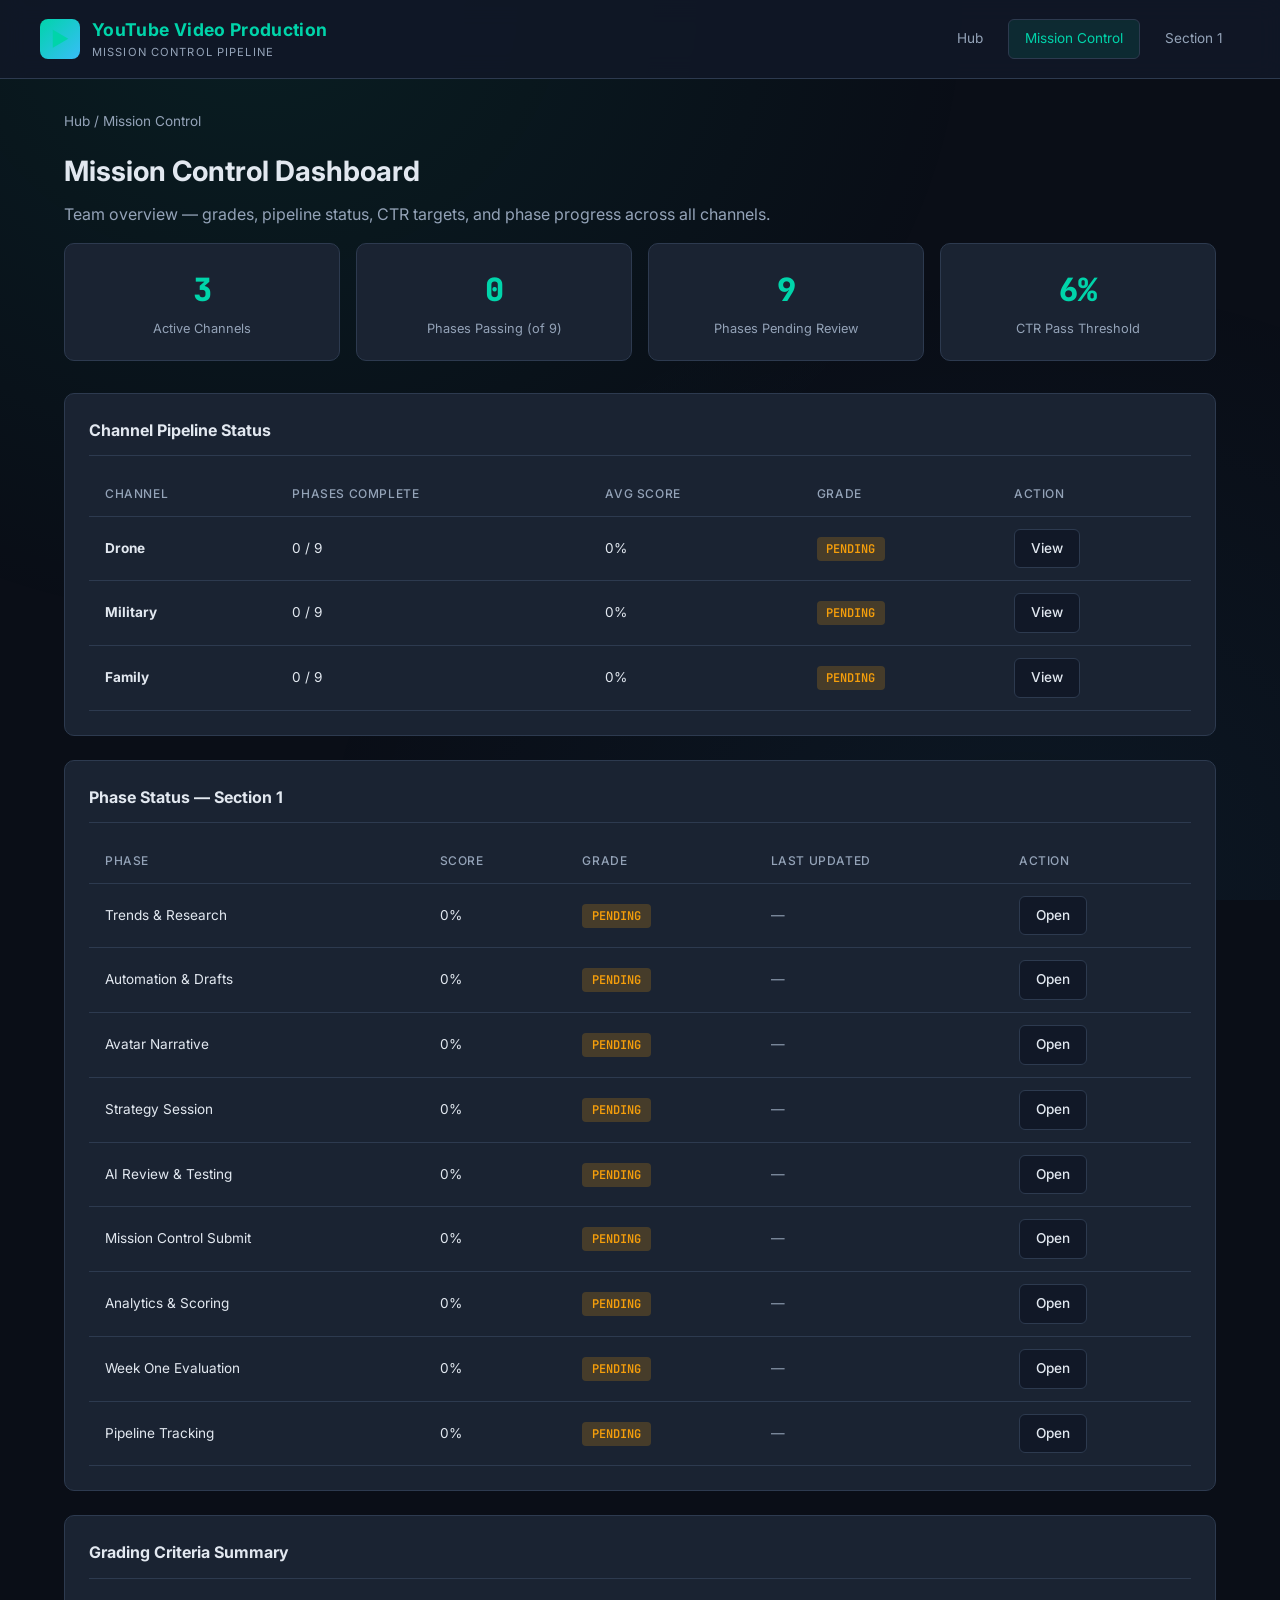
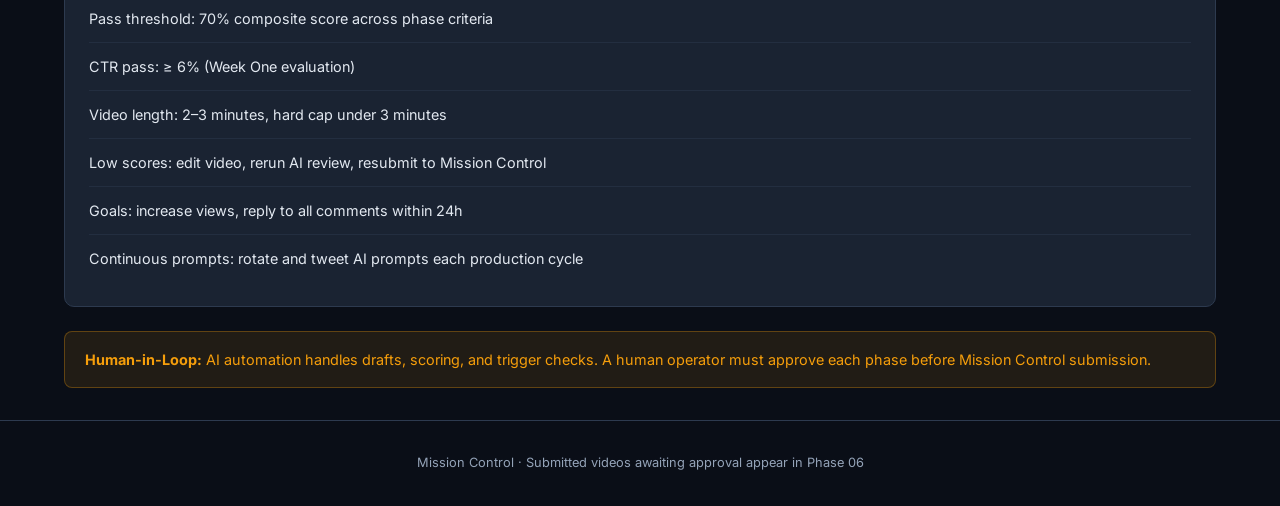
==== mission-control.html @ 5d37a10f "Add YouTube Video Production pipeline hub and Mission Control platform Build a static web platform f" ====
<!DOCTYPE html>
<html lang="en">
<head>
  <meta charset="UTF-8">
  <meta name="viewport" content="width=device-width, initial-scale=1.0">
  <title>Mission Control — YouTube Pipeline</title>
  <link rel="preconnect" href="https://fonts.googleapis.com">
  <link rel="preconnect" href="https://fonts.gstatic.com" crossorigin>
  <link href="https://fonts.googleapis.com/css2?family=Inter:wght@400;500;600;700;800&family=JetBrains+Mono:wght@400;600&display=swap" rel="stylesheet">
  <link rel="stylesheet" href="css/styles.css">
</head>
<body>
  <header class="site-header">
    <div class="container header-inner">
      <a href="../index.html" class="logo">
        <div class="logo-icon">▶</div>
        <div>
          <h1>YouTube Video Production</h1>
          <span>Mission Control Pipeline</span>
        </div>
      </a>
      <nav class="main-nav">
        <a href="../index.html">Hub</a>
        <a href="mission-control.html" class="active">Mission Control</a>
        <a href="phases/01-trends.html">Section 1</a>
      </nav>
    </div>
  </header>

  <main class="container">
    <div class="page-header">
      <div class="breadcrumb"><a href="index.html">Hub</a> / Mission Control</div>
      <h2>Mission Control Dashboard</h2>
      <p class="text-muted">Team overview — grades, pipeline status, CTR targets, and phase progress across all channels.</p>
    </div>

    <div class="dashboard-grid">
      <div class="metric-card">
        <div class="metric-value" id="metric-channels">3</div>
        <div class="metric-label">Active Channels</div>
      </div>
      <div class="metric-card">
        <div class="metric-value" id="metric-phases-pass">0</div>
        <div class="metric-label">Phases Passing (of 9)</div>
      </div>
      <div class="metric-card">
        <div class="metric-value" id="metric-phases-pending">9</div>
        <div class="metric-label">Phases Pending Review</div>
      </div>
      <div class="metric-card">
        <div class="metric-value">6%</div>
        <div class="metric-label">CTR Pass Threshold</div>
      </div>
    </div>

    <div class="panel">
      <h3>Channel Pipeline Status</h3>
      <table class="tracking-table">
        <thead>
          <tr>
            <th>Channel</th>
            <th>Phases Complete</th>
            <th>Avg Score</th>
            <th>Grade</th>
            <th>Action</th>
          </tr>
        </thead>
        <tbody id="pipeline-tracking-body"></tbody>
      </table>
    </div>

    <div class="panel">
      <h3>Phase Status — Section 1</h3>
      <table class="tracking-table">
        <thead>
          <tr>
            <th>Phase</th>
            <th>Score</th>
            <th>Grade</th>
            <th>Last Updated</th>
            <th>Action</th>
          </tr>
        </thead>
        <tbody id="phase-status-body"></tbody>
      </table>
    </div>

    <div class="panel">
      <h3>Grading Criteria Summary</h3>
      <ul class="checklist">
        <li><label>Pass threshold: 70% composite score across phase criteria</label></li>
        <li><label>CTR pass: ≥ 6% (Week One evaluation)</label></li>
        <li><label>Video length: 2–3 minutes, hard cap under 3 minutes</label></li>
        <li><label>Low scores: edit video, rerun AI review, resubmit to Mission Control</label></li>
        <li><label>Goals: increase views, reply to all comments within 24h</label></li>
        <li><label>Continuous prompts: rotate and tweet AI prompts each production cycle</label></li>
      </ul>
    </div>

    <div class="alert alert-warning">
      <strong>Human-in-Loop:</strong> AI automation handles drafts, scoring, and trigger checks. A human operator must approve each phase before Mission Control submission.
    </div>
  </main>

  <footer class="site-footer">
    <div class="container">Mission Control · Submitted videos awaiting approval appear in Phase 06</div>
  </footer>

  <script src="js/pipeline.js"></script>
</body>
</html>
---- css/styles.css ----
:root {
  --bg-dark: #0a0e17;
  --bg-panel: #111827;
  --bg-card: #1a2332;
  --border: #2d3a4f;
  --accent: #00d4aa;
  --accent-dim: #00a88a;
  --warning: #f59e0b;
  --danger: #ef4444;
  --success: #22c55e;
  --text: #e2e8f0;
  --text-muted: #94a3b8;
  --drone: #38bdf8;
  --military: #a78bfa;
  --family: #fb923c;
  --font-mono: "JetBrains Mono", "Fira Code", monospace;
  --font-sans: "Inter", system-ui, sans-serif;
}

* {
  box-sizing: border-box;
  margin: 0;
  padding: 0;
}

body {
  font-family: var(--font-sans);
  background: var(--bg-dark);
  color: var(--text);
  line-height: 1.6;
  min-height: 100vh;
}

body::before {
  content: "";
  position: fixed;
  inset: 0;
  background:
    radial-gradient(ellipse at 20% 0%, rgba(0, 212, 170, 0.08) 0%, transparent 50%),
    radial-gradient(ellipse at 80% 100%, rgba(56, 189, 248, 0.06) 0%, transparent 50%);
  pointer-events: none;
  z-index: -1;
}

a {
  color: var(--accent);
  text-decoration: none;
  transition: color 0.2s;
}

a:hover {
  color: var(--accent-dim);
}

.container {
  max-width: 1200px;
  margin: 0 auto;
  padding: 0 1.5rem;
}

/* Header */
.site-header {
  border-bottom: 1px solid var(--border);
  background: rgba(17, 24, 39, 0.9);
  backdrop-filter: blur(12px);
  position: sticky;
  top: 0;
  z-index: 100;
}

.header-inner {
  display: flex;
  align-items: center;
  justify-content: space-between;
  padding: 1rem 0;
  flex-wrap: wrap;
  gap: 1rem;
}

.logo {
  display: flex;
  align-items: center;
  gap: 0.75rem;
}

.logo-icon {
  width: 40px;
  height: 40px;
  background: linear-gradient(135deg, var(--accent), var(--drone));
  border-radius: 8px;
  display: flex;
  align-items: center;
  justify-content: center;
  font-size: 1.25rem;
}

.logo h1 {
  font-size: 1.1rem;
  font-weight: 700;
  letter-spacing: 0.02em;
}

.logo span {
  display: block;
  font-size: 0.7rem;
  color: var(--text-muted);
  font-weight: 400;
  text-transform: uppercase;
  letter-spacing: 0.1em;
}

nav.main-nav {
  display: flex;
  gap: 0.5rem;
  flex-wrap: wrap;
}

nav.main-nav a {
  padding: 0.5rem 1rem;
  border-radius: 6px;
  font-size: 0.85rem;
  color: var(--text-muted);
  border: 1px solid transparent;
}

nav.main-nav a:hover,
nav.main-nav a.active {
  color: var(--accent);
  background: rgba(0, 212, 170, 0.1);
  border-color: var(--border);
}

/* Hero */
.hero {
  padding: 3rem 0 2rem;
  text-align: center;
}

.hero h2 {
  font-size: 2.5rem;
  font-weight: 800;
  background: linear-gradient(135deg, var(--text) 0%, var(--accent) 100%);
  -webkit-background-clip: text;
  -webkit-text-fill-color: transparent;
  background-clip: text;
  margin-bottom: 0.5rem;
}

.hero .subtitle {
  color: var(--text-muted);
  font-size: 1.1rem;
  max-width: 700px;
  margin: 0 auto 2rem;
}

.status-bar {
  display: inline-flex;
  align-items: center;
  gap: 0.5rem;
  padding: 0.5rem 1.25rem;
  background: var(--bg-card);
  border: 1px solid var(--border);
  border-radius: 999px;
  font-size: 0.8rem;
  font-family: var(--font-mono);
}

.status-dot {
  width: 8px;
  height: 8px;
  border-radius: 50%;
  background: var(--success);
  animation: pulse 2s infinite;
}

@keyframes pulse {
  0%, 100% { opacity: 1; }
  50% { opacity: 0.5; }
}

/* Sections */
section {
  padding: 2rem 0;
}

.section-title {
  font-size: 1.25rem;
  font-weight: 700;
  margin-bottom: 1.5rem;
  display: flex;
  align-items: center;
  gap: 0.75rem;
}

.section-title::before {
  content: "";
  width: 4px;
  height: 1.25rem;
  background: var(--accent);
  border-radius: 2px;
}

/* Channel cards */
.channel-grid {
  display: grid;
  grid-template-columns: repeat(auto-fit, minmax(320px, 1fr));
  gap: 1.5rem;
}

.channel-card {
  background: var(--bg-card);
  border: 1px solid var(--border);
  border-radius: 12px;
  padding: 1.5rem;
  transition: transform 0.2s, border-color 0.2s;
  position: relative;
  overflow: hidden;
}

.channel-card::before {
  content: "";
  position: absolute;
  top: 0;
  left: 0;
  right: 0;
  height: 3px;
}

.channel-card.drone::before { background: var(--drone); }
.channel-card.military::before { background: var(--military); }
.channel-card.family::before { background: var(--family); }

.channel-card:hover {
  transform: translateY(-2px);
  border-color: var(--accent-dim);
}

.channel-card h3 {
  font-size: 1.2rem;
  margin-bottom: 0.5rem;
}

.channel-card .channel-tag {
  font-size: 0.7rem;
  text-transform: uppercase;
  letter-spacing: 0.1em;
  color: var(--text-muted);
  margin-bottom: 1rem;
}

.channel-card p {
  color: var(--text-muted);
  font-size: 0.9rem;
  margin-bottom: 1.25rem;
}

.channel-stats {
  display: flex;
  gap: 1.5rem;
  margin-bottom: 1.25rem;
  font-family: var(--font-mono);
  font-size: 0.8rem;
}

.channel-stats div span {
  display: block;
  color: var(--text-muted);
  font-size: 0.7rem;
}

.channel-links {
  display: flex;
  flex-wrap: wrap;
  gap: 0.5rem;
}

.btn {
  display: inline-flex;
  align-items: center;
  gap: 0.4rem;
  padding: 0.5rem 1rem;
  border-radius: 6px;
  font-size: 0.85rem;
  font-weight: 500;
  border: 1px solid var(--border);
  background: var(--bg-panel);
  color: var(--text);
  cursor: pointer;
  transition: all 0.2s;
}

.btn:hover {
  background: rgba(0, 212, 170, 0.15);
  border-color: var(--accent);
  color: var(--accent);
}

.btn-primary {
  background: var(--accent);
  color: var(--bg-dark);
  border-color: var(--accent);
}

.btn-primary:hover {
  background: var(--accent-dim);
  color: var(--bg-dark);
}

/* Pipeline phases */
.pipeline-grid {
  display: grid;
  grid-template-columns: repeat(auto-fill, minmax(280px, 1fr));
  gap: 1rem;
}

.phase-card {
  background: var(--bg-card);
  border: 1px solid var(--border);
  border-radius: 10px;
  padding: 1.25rem;
  display: flex;
  flex-direction: column;
  gap: 0.75rem;
}

.phase-number {
  font-family: var(--font-mono);
  font-size: 0.75rem;
  color: var(--accent);
  font-weight: 600;
}

.phase-card h4 {
  font-size: 1rem;
  font-weight: 600;
}

.phase-card p {
  font-size: 0.85rem;
  color: var(--text-muted);
  flex: 1;
}

.phase-status {
  display: flex;
  align-items: center;
  justify-content: space-between;
  padding-top: 0.75rem;
  border-top: 1px solid var(--border);
}

.grade-badge {
  font-family: var(--font-mono);
  font-size: 0.75rem;
  padding: 0.25rem 0.6rem;
  border-radius: 4px;
  font-weight: 600;
}

.grade-pass { background: rgba(34, 197, 94, 0.2); color: var(--success); }
.grade-pending { background: rgba(245, 158, 11, 0.2); color: var(--warning); }
.grade-fail { background: rgba(239, 68, 68, 0.2); color: var(--danger); }

/* Phase page layout */
.page-header {
  padding: 2rem 0 1rem;
}

.page-header h2 {
  font-size: 1.75rem;
  margin-bottom: 0.5rem;
}

.breadcrumb {
  font-size: 0.85rem;
  color: var(--text-muted);
  margin-bottom: 1rem;
}

.breadcrumb a {
  color: var(--text-muted);
}

.breadcrumb a:hover {
  color: var(--accent);
}

.phase-layout {
  display: grid;
  grid-template-columns: 1fr 340px;
  gap: 2rem;
  padding-bottom: 3rem;
}

@media (max-width: 900px) {
  .phase-layout {
    grid-template-columns: 1fr;
  }
}

.panel {
  background: var(--bg-card);
  border: 1px solid var(--border);
  border-radius: 10px;
  padding: 1.5rem;
  margin-bottom: 1.5rem;
}

.panel h3 {
  font-size: 1rem;
  margin-bottom: 1rem;
  padding-bottom: 0.75rem;
  border-bottom: 1px solid var(--border);
}

/* Checklist */
.checklist {
  list-style: none;
}

.checklist li {
  display: flex;
  align-items: flex-start;
  gap: 0.75rem;
  padding: 0.75rem 0;
  border-bottom: 1px solid rgba(45, 58, 79, 0.5);
  font-size: 0.9rem;
}

.checklist li:last-child {
  border-bottom: none;
}

.checklist input[type="checkbox"] {
  width: 18px;
  height: 18px;
  accent-color: var(--accent);
  margin-top: 2px;
  flex-shrink: 0;
  cursor: pointer;
}

.checklist label {
  cursor: pointer;
  flex: 1;
}

.checklist li.done label {
  color: var(--text-muted);
  text-decoration: line-through;
}

/* Score system */
.score-grid {
  display: grid;
  grid-template-columns: repeat(2, 1fr);
  gap: 0.75rem;
}

.score-item {
  background: var(--bg-panel);
  border: 1px solid var(--border);
  border-radius: 8px;
  padding: 0.75rem;
}

.score-item label {
  display: block;
  font-size: 0.75rem;
  color: var(--text-muted);
  margin-bottom: 0.25rem;
}

.score-item input,
.score-item select,
.score-item textarea {
  width: 100%;
  background: var(--bg-dark);
  border: 1px solid var(--border);
  border-radius: 4px;
  padding: 0.5rem;
  color: var(--text);
  font-family: var(--font-mono);
  font-size: 0.85rem;
}

.score-item input:focus,
.score-item select:focus,
.score-item textarea:focus {
  outline: none;
  border-color: var(--accent);
}

.total-score {
  text-align: center;
  padding: 1.5rem;
  background: var(--bg-panel);
  border-radius: 8px;
  margin-top: 1rem;
}

.total-score .value {
  font-size: 2.5rem;
  font-weight: 800;
  font-family: var(--font-mono);
}

.total-score.pass .value { color: var(--success); }
.total-score.fail .value { color: var(--danger); }
.total-score.pending .value { color: var(--warning); }

/* Feedback */
.feedback-list {
  max-height: 300px;
  overflow-y: auto;
}

.feedback-item {
  padding: 0.75rem;
  background: var(--bg-panel);
  border-radius: 6px;
  margin-bottom: 0.5rem;
  font-size: 0.85rem;
}

.feedback-item .meta {
  font-size: 0.7rem;
  color: var(--text-muted);
  margin-bottom: 0.25rem;
  font-family: var(--font-mono);
}

.feedback-form {
  display: flex;
  flex-direction: column;
  gap: 0.5rem;
  margin-top: 1rem;
}

.feedback-form input,
.feedback-form textarea {
  background: var(--bg-dark);
  border: 1px solid var(--border);
  border-radius: 6px;
  padding: 0.6rem;
  color: var(--text);
  font-size: 0.85rem;
}

.feedback-form textarea {
  min-height: 80px;
  resize: vertical;
}

/* Prompts / tweets */
.prompt-box {
  background: var(--bg-panel);
  border: 1px dashed var(--border);
  border-radius: 8px;
  padding: 1rem;
  font-family: var(--font-mono);
  font-size: 0.8rem;
  color: var(--text-muted);
  margin-bottom: 0.75rem;
  white-space: pre-wrap;
}

/* Mission Control dashboard */
.dashboard-grid {
  display: grid;
  grid-template-columns: repeat(auto-fit, minmax(250px, 1fr));
  gap: 1rem;
  margin-bottom: 2rem;
}

.metric-card {
  background: var(--bg-card);
  border: 1px solid var(--border);
  border-radius: 10px;
  padding: 1.25rem;
  text-align: center;
}

.metric-card .metric-value {
  font-size: 2rem;
  font-weight: 800;
  font-family: var(--font-mono);
  color: var(--accent);
}

.metric-card .metric-label {
  font-size: 0.8rem;
  color: var(--text-muted);
  margin-top: 0.25rem;
}

.tracking-table {
  width: 100%;
  border-collapse: collapse;
  font-size: 0.85rem;
}

.tracking-table th,
.tracking-table td {
  padding: 0.75rem 1rem;
  text-align: left;
  border-bottom: 1px solid var(--border);
}

.tracking-table th {
  color: var(--text-muted);
  font-weight: 500;
  font-size: 0.75rem;
  text-transform: uppercase;
  letter-spacing: 0.05em;
}

.tracking-table tr:hover td {
  background: rgba(0, 212, 170, 0.05);
}

/* Footer */
.site-footer {
  border-top: 1px solid var(--border);
  padding: 2rem 0;
  margin-top: 2rem;
  text-align: center;
  color: var(--text-muted);
  font-size: 0.8rem;
}

/* Utility */
.text-muted { color: var(--text-muted); }
.text-small { font-size: 0.85rem; }
.mt-1 { margin-top: 0.5rem; }
.mt-2 { margin-top: 1rem; }
.mb-2 { margin-bottom: 1rem; }
.flex { display: flex; }
.gap-1 { gap: 0.5rem; }
.flex-wrap { flex-wrap: wrap; }

.alert {
  padding: 1rem 1.25rem;
  border-radius: 8px;
  font-size: 0.9rem;
  margin-bottom: 1rem;
}

.alert-info {
  background: rgba(56, 189, 248, 0.1);
  border: 1px solid rgba(56, 189, 248, 0.3);
  color: var(--drone);
}

.alert-warning {
  background: rgba(245, 158, 11, 0.1);
  border: 1px solid rgba(245, 158, 11, 0.3);
  color: var(--warning);
}

.alert-success {
  background: rgba(34, 197, 94, 0.1);
  border: 1px solid rgba(34, 197, 94, 0.3);
  color: var(--success);
}
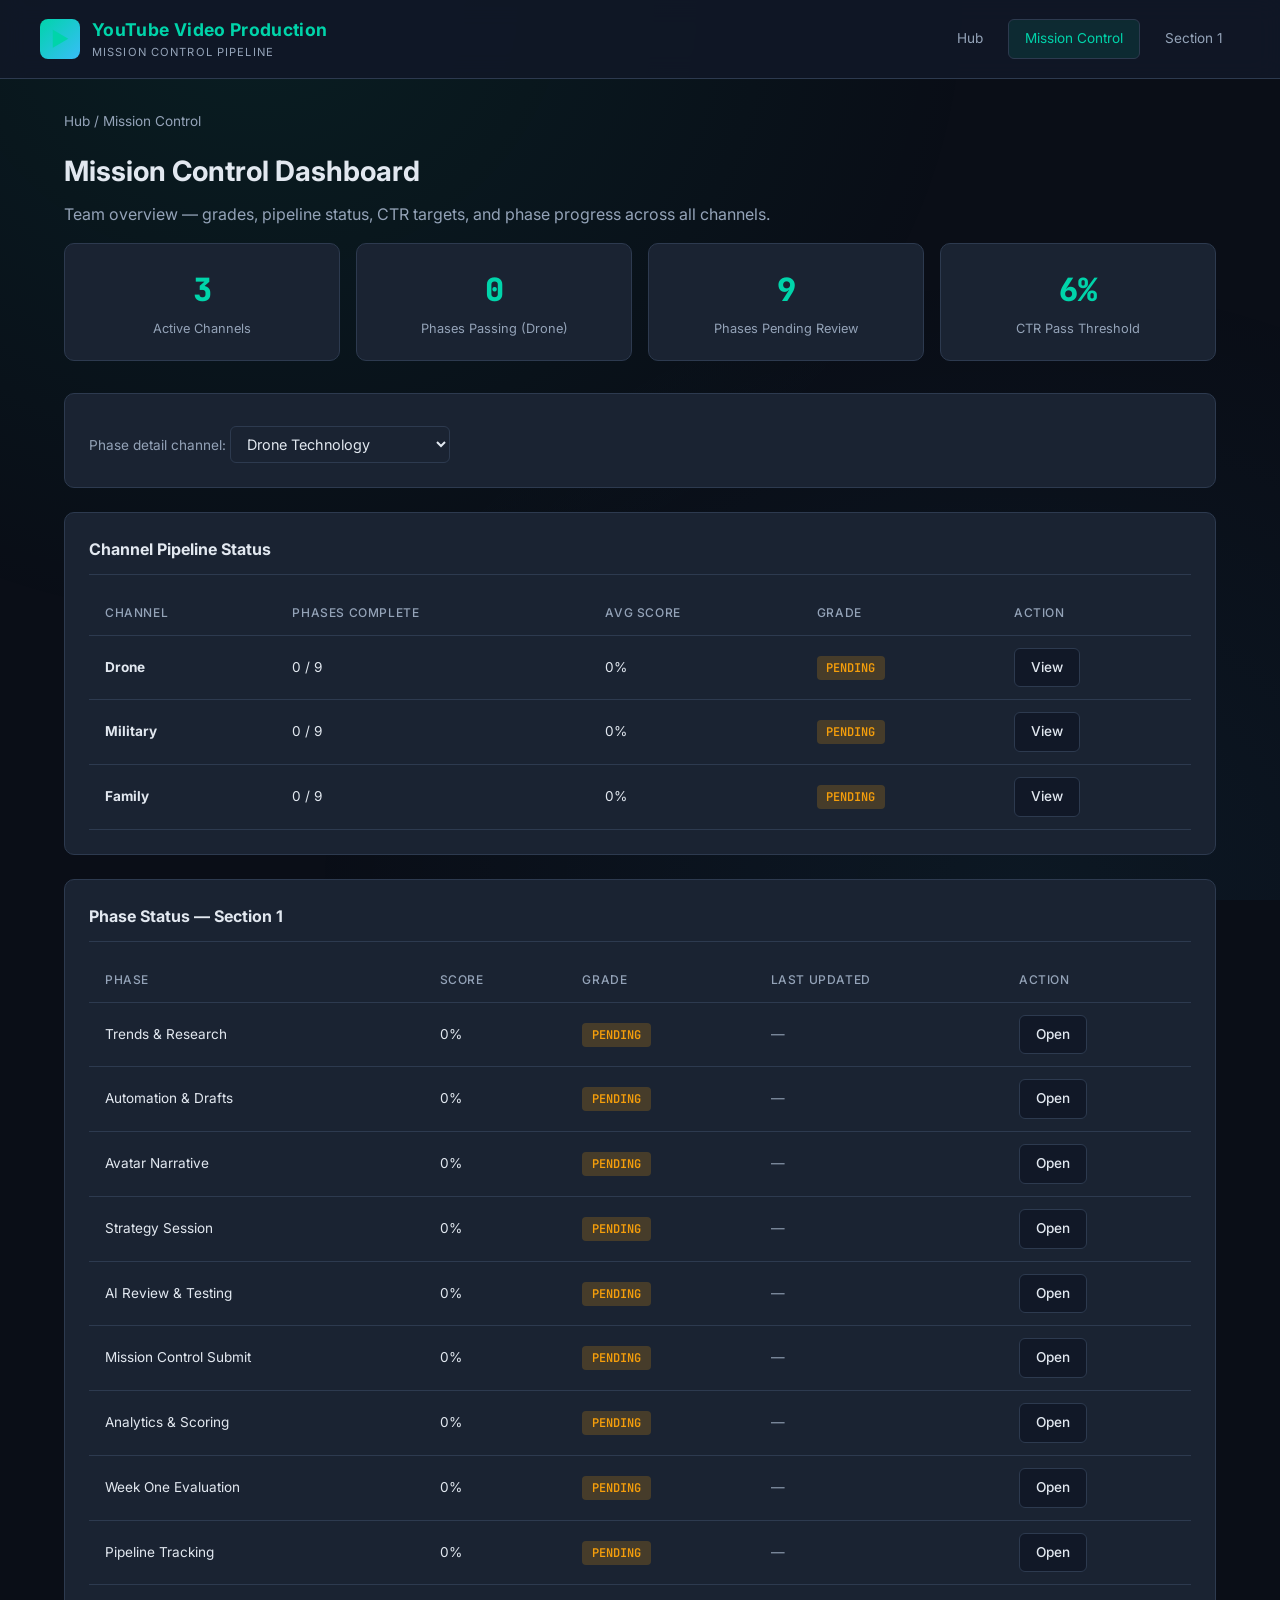
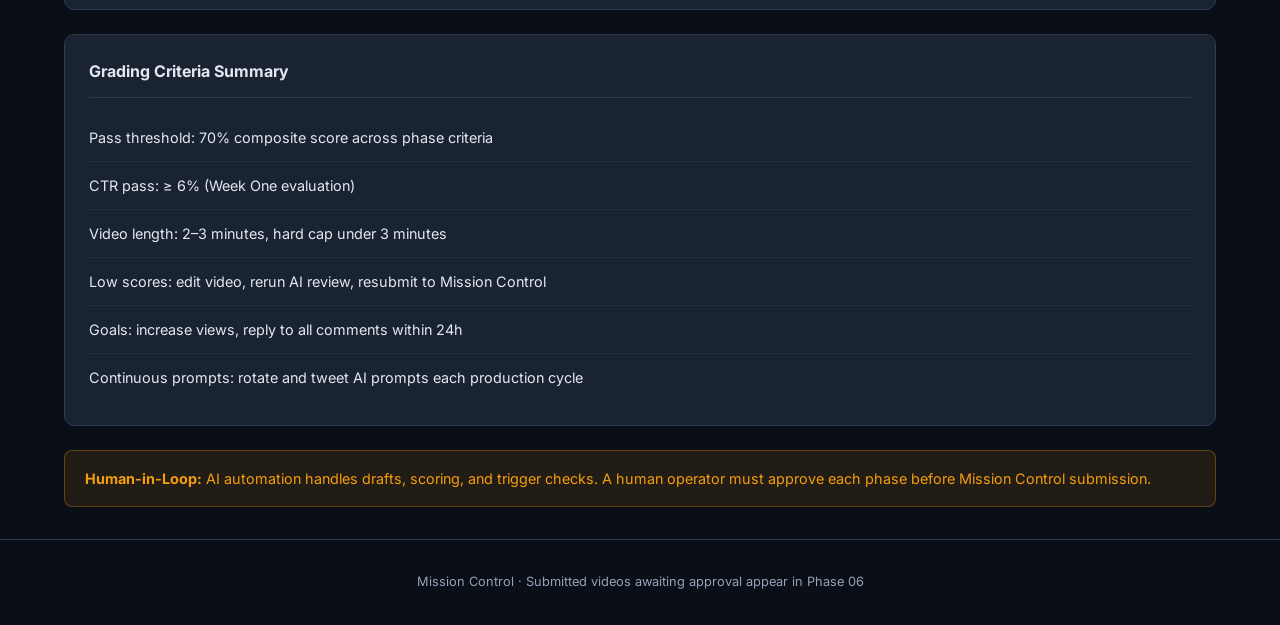
==== commit 07679678: "Update YouTube pipeline hub with per-channel tracking and live grades - Scope phase state in localSt" ====
--- a/mission-control.html
+++ b/mission-control.html
@@ -12,7 +12,7 @@
 <body>
   <header class="site-header">
     <div class="container header-inner">
-      <a href="../index.html" class="logo">
+      <a href="index.html" class="logo">
         <div class="logo-icon">▶</div>
         <div>
           <h1>YouTube Video Production</h1>
@@ -20,7 +20,7 @@
         </div>
       </a>
       <nav class="main-nav">
-        <a href="../index.html">Hub</a>
+        <a href="index.html">Hub</a>
         <a href="mission-control.html" class="active">Mission Control</a>
         <a href="phases/01-trends.html">Section 1</a>
       </nav>
@@ -41,7 +41,7 @@
       </div>
       <div class="metric-card">
         <div class="metric-value" id="metric-phases-pass">0</div>
-        <div class="metric-label">Phases Passing (of 9)</div>
+        <div class="metric-label">Phases Passing (<span id="channel-filter-label">Drone</span>)</div>
       </div>
       <div class="metric-card">
         <div class="metric-value" id="metric-phases-pending">9</div>
@@ -51,6 +51,15 @@
         <div class="metric-value">6%</div>
         <div class="metric-label">CTR Pass Threshold</div>
       </div>
+    </div>
+
+    <div class="panel">
+      <label for="channel-filter" class="text-small text-muted">Phase detail channel:</label>
+      <select id="channel-filter" class="channel-select">
+        <option value="drone">Drone Technology</option>
+        <option value="military">Military Bases</option>
+        <option value="family">Family</option>
+      </select>
     </div>
 
     <div class="panel">
--- a/css/styles.css
+++ b/css/styles.css
@@ -274,6 +274,56 @@
   gap: 0.5rem;
 }
 
+.channel-progress {
+  display: flex;
+  align-items: center;
+  flex-wrap: wrap;
+  gap: 0.75rem;
+  margin-bottom: 1.25rem;
+  padding: 0.75rem 1rem;
+  background: rgba(0, 0, 0, 0.2);
+  border-radius: 8px;
+  border: 1px solid var(--border);
+}
+
+.channel-select {
+  margin-top: 0.5rem;
+  padding: 0.5rem 0.75rem;
+  background: var(--bg-card);
+  border: 1px solid var(--border);
+  border-radius: 6px;
+  color: var(--text);
+  font-family: var(--font-sans);
+  font-size: 0.9rem;
+  min-width: 220px;
+}
+
+.phase-card .phase-grade-row {
+  display: flex;
+  align-items: center;
+  justify-content: space-between;
+  gap: 0.5rem;
+  margin-top: 0.75rem;
+}
+
+.phase-card .phase-score {
+  font-family: var(--font-mono);
+  font-size: 0.75rem;
+  color: var(--text-muted);
+}
+
+.channel-summary-bar {
+  display: flex;
+  align-items: center;
+  flex-wrap: wrap;
+  gap: 1rem;
+  margin-bottom: 1.5rem;
+  padding: 1rem 1.25rem;
+  background: var(--bg-card);
+  border: 1px solid var(--border);
+  border-radius: 10px;
+}
+
 .btn {
   display: inline-flex;
   align-items: center;
